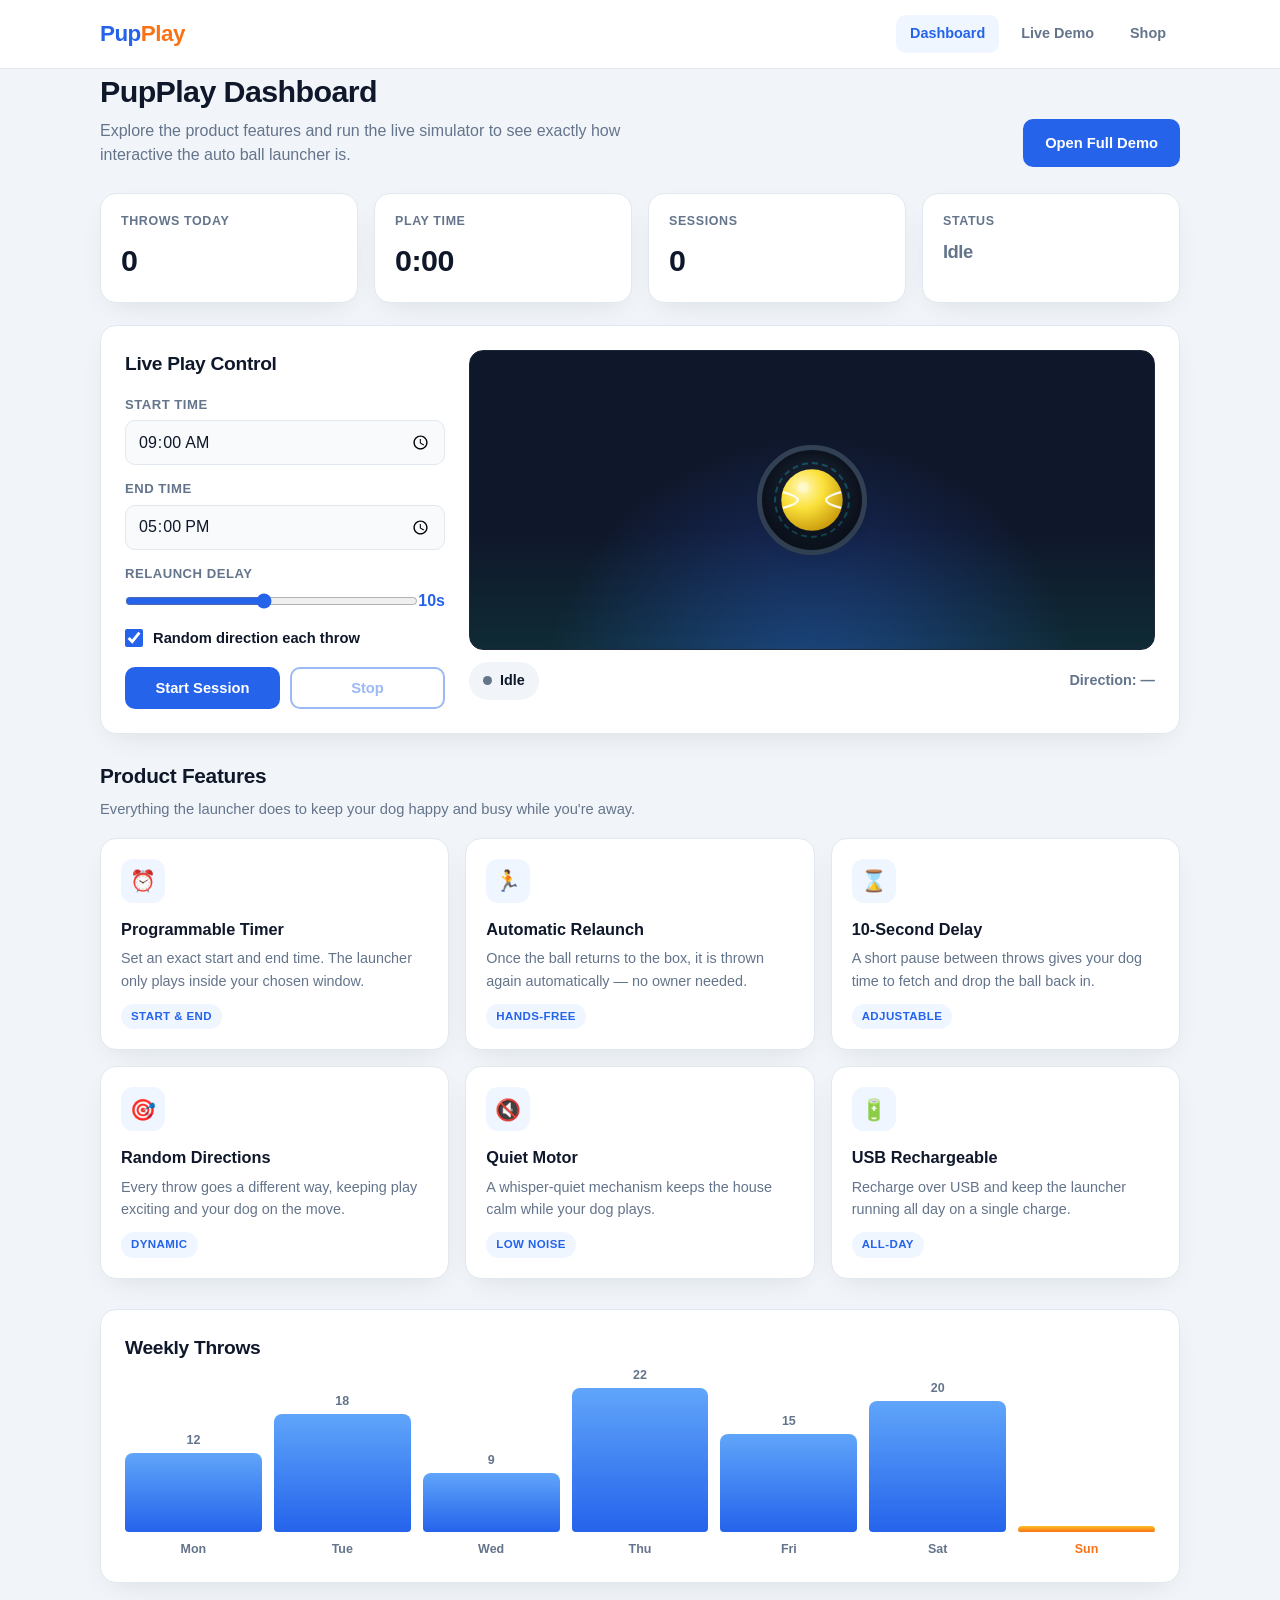
==== dashboard.html @ df53d61b "Add interactive dashboard page with product features and live simulator" ====
<!DOCTYPE html>
<html lang="en">
<head>
  <meta charset="UTF-8">
  <meta name="viewport" content="width=device-width, initial-scale=1.0">
  <title>PupPlay | Dashboard</title>
  <style>
    * { margin: 0; padding: 0; box-sizing: border-box; }
    :root {
      --primary: #2563eb;
      --primary-dark: #1d4ed8;
      --accent: #f97316;
      --green: #10b981;
      --bg: #f1f5f9;
      --card: #ffffff;
      --text: #0f172a;
      --muted: #64748b;
      --line: #e2e8f0;
      --radius: 16px;
      --shadow: 0 10px 30px -12px rgba(15,23,42,0.12);
    }
    body {
      font-family: -apple-system, BlinkMacSystemFont, "Segoe UI", Roboto, Arial, sans-serif;
      color: var(--text);
      background: var(--bg);
      line-height: 1.5;
      -webkit-font-smoothing: antialiased;
    }
    a { color: inherit; text-decoration: none; }
    .wrap { max-width: 1120px; margin: 0 auto; padding: 0 20px; }

    /* Header */
    .dash-header {
      background: var(--card);
      border-bottom: 1px solid var(--line);
      position: sticky; top: 0; z-index: 50;
    }
    .dash-header .wrap { display: flex; align-items: center; justify-content: space-between; height: 68px; }
    .logo { font-size: 1.4rem; font-weight: 800; color: var(--primary); letter-spacing: -0.5px; }
    .logo span { color: var(--accent); }
    .dash-nav { display: flex; gap: 8px; align-items: center; }
    .dash-nav a {
      font-size: 0.9rem; font-weight: 600; color: var(--muted);
      padding: 8px 14px; border-radius: 10px; transition: background 0.15s, color 0.15s;
    }
    .dash-nav a:hover { background: var(--bg); color: var(--primary); }
    .dash-nav a.active { background: #eff6ff; color: var(--primary); }

    main { padding: 32px 0 60px; }
    .page-head { display: flex; align-items: flex-end; justify-content: space-between; gap: 16px; flex-wrap: wrap; margin-bottom: 26px; }
    .page-head h1 { font-size: 1.9rem; letter-spacing: -0.6px; }
    .page-head p { color: var(--muted); margin-top: 4px; max-width: 560px; }
    .btn-primary, .btn-outline {
      display: inline-flex; align-items: center; justify-content: center;
      padding: 11px 20px; border-radius: 10px; font-weight: 700; font-size: 0.92rem;
      cursor: pointer; border: 2px solid transparent; transition: background 0.15s, transform 0.1s, opacity 0.15s;
    }
    .btn-primary { background: var(--primary); color: #fff; border-color: var(--primary); }
    .btn-primary:hover { background: var(--primary-dark); border-color: var(--primary-dark); }
    .btn-outline { background: transparent; color: var(--primary); border-color: var(--primary); }
    .btn-outline:hover { background: var(--primary); color: #fff; }
    .btn-primary:active, .btn-outline:active { transform: scale(0.97); }
    .btn-primary:disabled, .btn-outline:disabled { opacity: 0.45; cursor: not-allowed; }

    /* Stats */
    .stats { display: grid; grid-template-columns: repeat(4, 1fr); gap: 16px; margin-bottom: 22px; }
    .stat {
      background: var(--card); border: 1px solid var(--line); border-radius: var(--radius);
      padding: 18px 20px; box-shadow: var(--shadow);
    }
    .stat-label { display: block; font-size: 0.78rem; font-weight: 700; text-transform: uppercase; letter-spacing: 0.6px; color: var(--muted); margin-bottom: 8px; }
    .stat-value { font-size: 1.9rem; font-weight: 800; letter-spacing: -0.5px; color: var(--text); display: flex; align-items: baseline; gap: 4px; }
    .stat-value small { font-size: 0.85rem; font-weight: 600; color: var(--muted); }
    .stat-value.status { font-size: 1.15rem; }
    .stat-value.status.playing { color: var(--green); }
    .stat-value.status.idle { color: var(--muted); }

    /* Panels */
    .panel {
      background: var(--card); border: 1px solid var(--line); border-radius: var(--radius);
      box-shadow: var(--shadow); padding: 24px;
    }
    .live-panel { display: grid; grid-template-columns: 320px 1fr; gap: 24px; margin-bottom: 26px; }
    .panel h2 { font-size: 1.2rem; margin-bottom: 16px; letter-spacing: -0.3px; }

    .controls { display: flex; flex-direction: column; gap: 14px; }
    .field { display: flex; flex-direction: column; gap: 6px; }
    .field label { font-size: 0.82rem; font-weight: 700; color: var(--muted); text-transform: uppercase; letter-spacing: 0.5px; }
    .field input[type="time"] {
      padding: 10px 12px; border: 1px solid var(--line); border-radius: 10px; font-size: 1rem; font-family: inherit;
      color: var(--text); background: #f8fafc;
    }
    .range-row { display: flex; align-items: center; justify-content: space-between; }
    .range-row b { color: var(--primary); font-size: 1rem; }
    input[type="range"] { width: 100%; accent-color: var(--primary); cursor: pointer; }
    .check-row { display: flex; align-items: center; gap: 10px; font-size: 0.92rem; font-weight: 600; color: var(--text); cursor: pointer; }
    .check-row input { width: 18px; height: 18px; accent-color: var(--primary); cursor: pointer; }
    .btn-row { display: flex; gap: 10px; margin-top: 4px; }
    .btn-row button { flex: 1; }

    /* Arena */
    .arena-wrap { display: flex; flex-direction: column; gap: 12px; }
    .arena {
      position: relative; width: 100%; height: 300px; border-radius: 14px;
      background:
        radial-gradient(circle at 50% 120%, #1e3a8a 0%, #0f172a 55%),
        radial-gradient(circle at 50% 0%, #1e293b 0%, #0f172a 60%);
      overflow: hidden; border: 1px solid #1e293b;
    }
    .arena::after {
      content: ""; position: absolute; left: 0; right: 0; bottom: 0; height: 40%;
      background: linear-gradient(180deg, transparent, rgba(16,185,129,0.12)); pointer-events: none;
    }
    .arena-box {
      position: absolute; left: 50%; top: 50%; width: 110px; height: 110px;
      margin: -55px 0 0 -55px; border: 5px solid #334155; border-radius: 50%;
      background: radial-gradient(circle at 50% 40%, #1e293b, #0b1220);
      box-shadow: inset 0 0 24px rgba(0,0,0,0.6);
    }
    .arena-box::before { content: ""; position: absolute; inset: 12px; border-radius: 50%; border: 2px dashed rgba(34,211,238,0.3); }
    .arena-ball {
      position: absolute; left: 50%; top: 50%; width: 64px; height: 64px;
      margin: -32px 0 0 -32px; z-index: 3;
      transition: transform 0.55s cubic-bezier(0.34, 1.3, 0.64, 1);
      filter: drop-shadow(0 8px 14px rgba(0,0,0,0.45));
      will-change: transform;
    }
    .arena-ball svg { width: 100%; height: 100%; display: block; }
    .arena-status {
      display: flex; justify-content: space-between; align-items: center; gap: 12px;
      font-size: 0.9rem; font-weight: 600;
    }
    .arena-status .state {
      display: inline-flex; align-items: center; gap: 8px; color: var(--text);
      background: #f1f5f9; padding: 8px 14px; border-radius: 999px;
    }
    .arena-status .dot { width: 9px; height: 9px; border-radius: 50%; background: var(--muted); }
    .arena-status .state.playing .dot { background: var(--green); box-shadow: 0 0 0 0 rgba(16,185,129,0.5); animation: pulse 1.4s infinite; }
    @keyframes pulse { 0% { box-shadow: 0 0 0 0 rgba(16,185,129,0.5); } 70% { box-shadow: 0 0 0 10px rgba(16,185,129,0); } 100% { box-shadow: 0 0 0 0 rgba(16,185,129,0); } }
    .arena-status .dir { color: var(--muted); font-weight: 600; }

    /* Section titles */
    .section-title { font-size: 1.3rem; letter-spacing: -0.3px; margin: 8px 0 16px; }
    .section-sub { color: var(--muted); font-size: 0.92rem; margin: -10px 0 18px; }

    /* Feature grid */
    .features { display: grid; grid-template-columns: repeat(3, 1fr); gap: 16px; margin-bottom: 30px; }
    .feature {
      background: var(--card); border: 1px solid var(--line); border-radius: var(--radius);
      padding: 20px; box-shadow: var(--shadow); transition: transform 0.15s, box-shadow 0.15s;
    }
    .feature:hover { transform: translateY(-3px); box-shadow: 0 16px 34px -14px rgba(15,23,42,0.2); }
    .feature .ico {
      width: 44px; height: 44px; border-radius: 12px; display: flex; align-items: center; justify-content: center;
      font-size: 1.3rem; margin-bottom: 14px; background: #eff6ff;
    }
    .feature h3 { font-size: 1.02rem; margin-bottom: 6px; }
    .feature p { font-size: 0.9rem; color: var(--muted); line-height: 1.55; }
    .feature .tag { display: inline-block; margin-top: 12px; font-size: 0.72rem; font-weight: 700; color: var(--primary); background: #eff6ff; padding: 4px 10px; border-radius: 999px; text-transform: uppercase; letter-spacing: 0.4px; }

    /* Chart */
    .chart-panel { margin-bottom: 20px; }
    .chart { display: flex; align-items: flex-end; gap: 12px; height: 180px; padding-top: 10px; }
    .chart-col { flex: 1; display: flex; flex-direction: column; align-items: center; gap: 8px; height: 100%; justify-content: flex-end; }
    .chart-bar-wrap { width: 100%; flex: 1; display: flex; align-items: flex-end; }
    .chart-bar {
      width: 100%; border-radius: 8px 8px 4px 4px;
      background: linear-gradient(180deg, #60a5fa, #2563eb);
      min-height: 4px; transition: height 0.6s cubic-bezier(0.22, 1, 0.36, 1);
      position: relative;
    }
    .chart-col.today .chart-bar { background: linear-gradient(180deg, #fbbf24, #f97316); }
    .chart-bar .val { position: absolute; top: -22px; left: 0; right: 0; text-align: center; font-size: 0.78rem; font-weight: 700; color: var(--muted); }
    .chart-col .lbl { font-size: 0.78rem; font-weight: 700; color: var(--muted); }
    .chart-col.today .lbl { color: var(--accent); }

    .foot-note { text-align: center; color: var(--muted); font-size: 0.85rem; margin-top: 18px; }

    @media (max-width: 860px) {
      .stats { grid-template-columns: repeat(2, 1fr); }
      .live-panel { grid-template-columns: 1fr; }
      .features { grid-template-columns: 1fr 1fr; }
    }
    @media (max-width: 560px) {
      .dash-nav a { padding: 7px 10px; font-size: 0.82rem; }
      .page-head h1 { font-size: 1.5rem; }
      .stats { grid-template-columns: 1fr 1fr; gap: 12px; }
      .stat-value { font-size: 1.5rem; }
      .features { grid-template-columns: 1fr; }
      .arena { height: 260px; }
      .chart { gap: 6px; }
      .chart-col .lbl { font-size: 0.68rem; }
    }
  </style>
</head>
<body>
  <header class="dash-header">
    <div class="wrap">
      <a class="logo" href="/">Pup<span>Play</span></a>
      <nav class="dash-nav">
        <a href="/dashboard.html" class="active">Dashboard</a>
        <a href="/demo.html">Live Demo</a>
        <a href="/">Shop</a>
      </nav>
    </div>
  </header>

  <main class="wrap">
    <div class="page-head">
      <div>
        <h1>PupPlay Dashboard</h1>
        <p>Explore the product features and run the live simulator to see exactly how interactive the auto ball launcher is.</p>
      </div>
      <a href="/demo.html" class="btn-primary">Open Full Demo</a>
    </div>

    <!-- Stats -->
    <section class="stats">
      <div class="stat">
        <span class="stat-label">Throws Today</span>
        <span class="stat-value" id="stat-throws">0</span>
      </div>
      <div class="stat">
        <span class="stat-label">Play Time</span>
        <span class="stat-value"><span id="stat-time">0:00</span></span>
      </div>
      <div class="stat">
        <span class="stat-label">Sessions</span>
        <span class="stat-value" id="stat-sessions">0</span>
      </div>
      <div class="stat">
        <span class="stat-label">Status</span>
        <span class="stat-value status idle" id="stat-status">Idle</span>
      </div>
    </section>

    <!-- Live control + arena -->
    <section class="panel live-panel">
      <div>
        <h2>Live Play Control</h2>
        <div class="controls">
          <div class="field">
            <label for="start">Start time</label>
            <input type="time" id="start" value="09:00">
          </div>
          <div class="field">
            <label for="end">End time</label>
            <input type="time" id="end" value="17:00">
          </div>
          <div class="field">
            <label for="delay">Relaunch delay</label>
            <div class="range-row"><input type="range" id="delay" min="1" max="20" value="10"><b id="delay-val">10s</b></div>
          </div>
          <label class="check-row"><input type="checkbox" id="random-dir" checked> Random direction each throw</label>
          <div class="btn-row">
            <button class="btn-primary" id="start-btn">Start Session</button>
            <button class="btn-outline" id="stop-btn" disabled>Stop</button>
          </div>
        </div>
      </div>
      <div class="arena-wrap">
        <div class="arena" id="arena">
          <div class="arena-box"></div>
          <div class="arena-ball" id="arena-ball">
            <svg viewBox="0 0 100 100" xmlns="http://www.w3.org/2000/svg">
              <defs>
                <radialGradient id="bg1" cx="35%" cy="30%" r="75%">
                  <stop offset="0%" stop-color="#fff9c4"/>
                  <stop offset="45%" stop-color="#fbe13b"/>
                  <stop offset="100%" stop-color="#c99a0b"/>
                </radialGradient>
              </defs>
              <circle cx="50" cy="50" r="48" fill="url(#bg1)"/>
              <path d="M6,38 Q50,50 6,62" fill="none" stroke="#fff" stroke-width="3.5" stroke-linecap="round" opacity="0.9"/>
              <path d="M94,38 Q50,50 94,62" fill="none" stroke="#fff" stroke-width="3.5" stroke-linecap="round" opacity="0.9"/>
              <circle cx="36" cy="30" r="9" fill="#fff" opacity="0.28"/>
            </svg>
          </div>
        </div>
        <div class="arena-status">
          <span class="state" id="state-pill"><span class="dot"></span><span id="arena-state">Idle</span></span>
          <span class="dir" id="arena-dir">Direction: &mdash;</span>
        </div>
      </div>
    </section>

    <!-- Features -->
    <h2 class="section-title">Product Features</h2>
    <p class="section-sub">Everything the launcher does to keep your dog happy and busy while you're away.</p>
    <section class="features">
      <div class="feature">
        <div class="ico">&#9200;</div>
        <h3>Programmable Timer</h3>
        <p>Set an exact start and end time. The launcher only plays inside your chosen window.</p>
        <span class="tag">Start &amp; End</span>
      </div>
      <div class="feature">
        <div class="ico">&#127939;</div>
        <h3>Automatic Relaunch</h3>
        <p>Once the ball returns to the box, it is thrown again automatically &mdash; no owner needed.</p>
        <span class="tag">Hands-free</span>
      </div>
      <div class="feature">
        <div class="ico">&#8987;</div>
        <h3>10-Second Delay</h3>
        <p>A short pause between throws gives your dog time to fetch and drop the ball back in.</p>
        <span class="tag">Adjustable</span>
      </div>
      <div class="feature">
        <div class="ico">&#127919;</div>
        <h3>Random Directions</h3>
        <p>Every throw goes a different way, keeping play exciting and your dog on the move.</p>
        <span class="tag">Dynamic</span>
      </div>
      <div class="feature">
        <div class="ico">&#128263;</div>
        <h3>Quiet Motor</h3>
        <p>A whisper-quiet mechanism keeps the house calm while your dog plays.</p>
        <span class="tag">Low noise</span>
      </div>
      <div class="feature">
        <div class="ico">&#128267;</div>
        <h3>USB Rechargeable</h3>
        <p>Recharge over USB and keep the launcher running all day on a single charge.</p>
        <span class="tag">All-day</span>
      </div>
    </section>

    <!-- Chart -->
    <section class="panel chart-panel">
      <h2>Weekly Throws</h2>
      <div class="chart" id="chart"></div>
    </section>

    <p class="foot-note">Run a session above and watch today's bar grow in real time.</p>
  </main>

  <script>
    (function () {
      const statThrows = document.getElementById('stat-throws');
      const statTime = document.getElementById('stat-time');
      const statSessions = document.getElementById('stat-sessions');
      const statStatus = document.getElementById('stat-status');
      const startInput = document.getElementById('start');
      const endInput = document.getElementById('end');
      const delayInput = document.getElementById('delay');
      const delayVal = document.getElementById('delay-val');
      const randomDir = document.getElementById('random-dir');
      const startBtn = document.getElementById('start-btn');
      const stopBtn = document.getElementById('stop-btn');
      const arena = document.getElementById('arena');
      const arenaBall = document.getElementById('arena-ball');
      const arenaState = document.getElementById('arena-state');
      const arenaDir = document.getElementById('arena-dir');
      const statePill = document.getElementById('state-pill');
      const chartEl = document.getElementById('chart');

      let throws = 0;
      let sessions = 0;
      let active = false;
      let phase = 'idle';
      let elapsed = 0;
      let startTs = 0;
      let ticker = null;
      let nextAt = 0;
      let transTimer = null;
      let launchTimer = null;
      let dirToggle = 1;

      const DAYS = ['Mon','Tue','Wed','Thu','Fri','Sat','Sun'];
      const baseData = [12, 18, 9, 22, 15, 20, 0];
      let weekData = baseData.slice();

      function fmt(sec) {
        const m = Math.floor(sec / 60);
        const s = Math.floor(sec % 60);
        return m + ':' + String(s).padStart(2, '0');
      }

      function setStatus(text, playing) {
        arenaState.textContent = text;
        statStatus.textContent = playing ? 'Playing' : 'Idle';
        statStatus.classList.toggle('playing', !!playing);
        statStatus.classList.toggle('idle', !playing);
        statePill.classList.toggle('playing', !!playing);
      }

      function renderChart() {
        const max = Math.max.apply(null, weekData.concat([1]));
        chartEl.innerHTML = '';
        weekData.forEach(function (v, i) {
          const col = document.createElement('div');
          col.className = 'chart-col' + (i === 6 ? ' today' : '');
          const wrap = document.createElement('div');
          wrap.className = 'chart-bar-wrap';
          const bar = document.createElement('div');
          bar.className = 'chart-bar';
          bar.style.height = Math.max(4, (v / max) * 100) + '%';
          if (v > 0) {
            const val = document.createElement('span');
            val.className = 'val';
            val.textContent = v;
            bar.appendChild(val);
          }
          wrap.appendChild(bar);
          const lbl = document.createElement('span');
          lbl.className = 'lbl';
          lbl.textContent = DAYS[i];
          col.appendChild(wrap);
          col.appendChild(lbl);
          chartEl.appendChild(col);
        });
      }

      function updateTodayBar() {
        weekData[6] = throws;
        renderChart();
      }

      function launch() {
        if (!active) return;
        phase = 'launching';
        throws++;
        statThrows.textContent = throws;
        updateTodayBar();

        const w = arena.clientWidth;
        const h = arena.clientHeight;
        const dist = Math.min(w, h) * 0.34;
        let angle;
        if (randomDir.checked) {
          angle = Math.random() * Math.PI * 2;
        } else {
          dirToggle *= -1;
          angle = dirToggle > 0 ? (-0.35 + Math.random() * 0.2) : (Math.PI + 0.15 + Math.random() * 0.2);
        }
        const dx = Math.cos(angle) * dist;
        const dy = Math.sin(angle) * dist * 0.62;
        const deg = ((angle * 180 / Math.PI) % 360 + 360) % 360;

        arenaBall.style.transform = 'translate(' + dx + 'px,' + dy + 'px)';
        setStatus('Launching\u2026', true);
        arenaDir.textContent = 'Direction: ' + Math.round(deg) + '\u00b0';

        transTimer = setTimeout(function () {
          if (!active) return;
          phase = 'returning';
          arenaBall.style.transform = 'translate(0,0)';
          setStatus('Returning\u2026', true);

          transTimer = setTimeout(function () {
            if (!active) return;
            phase = 'wait';
            const delay = parseInt(delayInput.value, 10);
            nextAt = Date.now() + delay * 1000;
            arenaState.textContent = 'Next in ' + delay + 's';
            launchTimer = setTimeout(launch, delay * 1000);
          }, 650);
        }, 650);
      }

      function startSession() {
        if (active) return;
        active = true;
        phase = 'launching';
        sessions++;
        statSessions.textContent = sessions;
        elapsed = 0;
        startTs = Date.now();
        statTime.textContent = '0:00';
        startBtn.disabled = true;
        stopBtn.disabled = false;
        setStatus('Starting\u2026', true);
        launch();
        ticker = setInterval(function () {
          elapsed = (Date.now() - startTs) / 1000;
          statTime.textContent = fmt(elapsed);
          if (phase === 'wait' && active) {
            const rem = Math.max(0, Math.ceil((nextAt - Date.now()) / 1000));
            arenaState.textContent = 'Next in ' + rem + 's';
          }
        }, 250);
      }

      function stopSession() {
        active = false;
        phase = 'idle';
        clearInterval(ticker);
        clearTimeout(transTimer);
        clearTimeout(launchTimer);
        arenaBall.style.transform = 'translate(0,0)';
        arenaDir.textContent = 'Direction: \u2014';
        setStatus('Idle', false);
        startBtn.disabled = false;
        stopBtn.disabled = true;
      }

      delayInput.addEventListener('input', function () {
        delayVal.textContent = delayInput.value + 's';
      });
      startBtn.addEventListener('click', startSession);
      stopBtn.addEventListener('click', stopSession);

      renderChart();
      setStatus('Idle', false);
    })();
  </script>
</body>
</html>
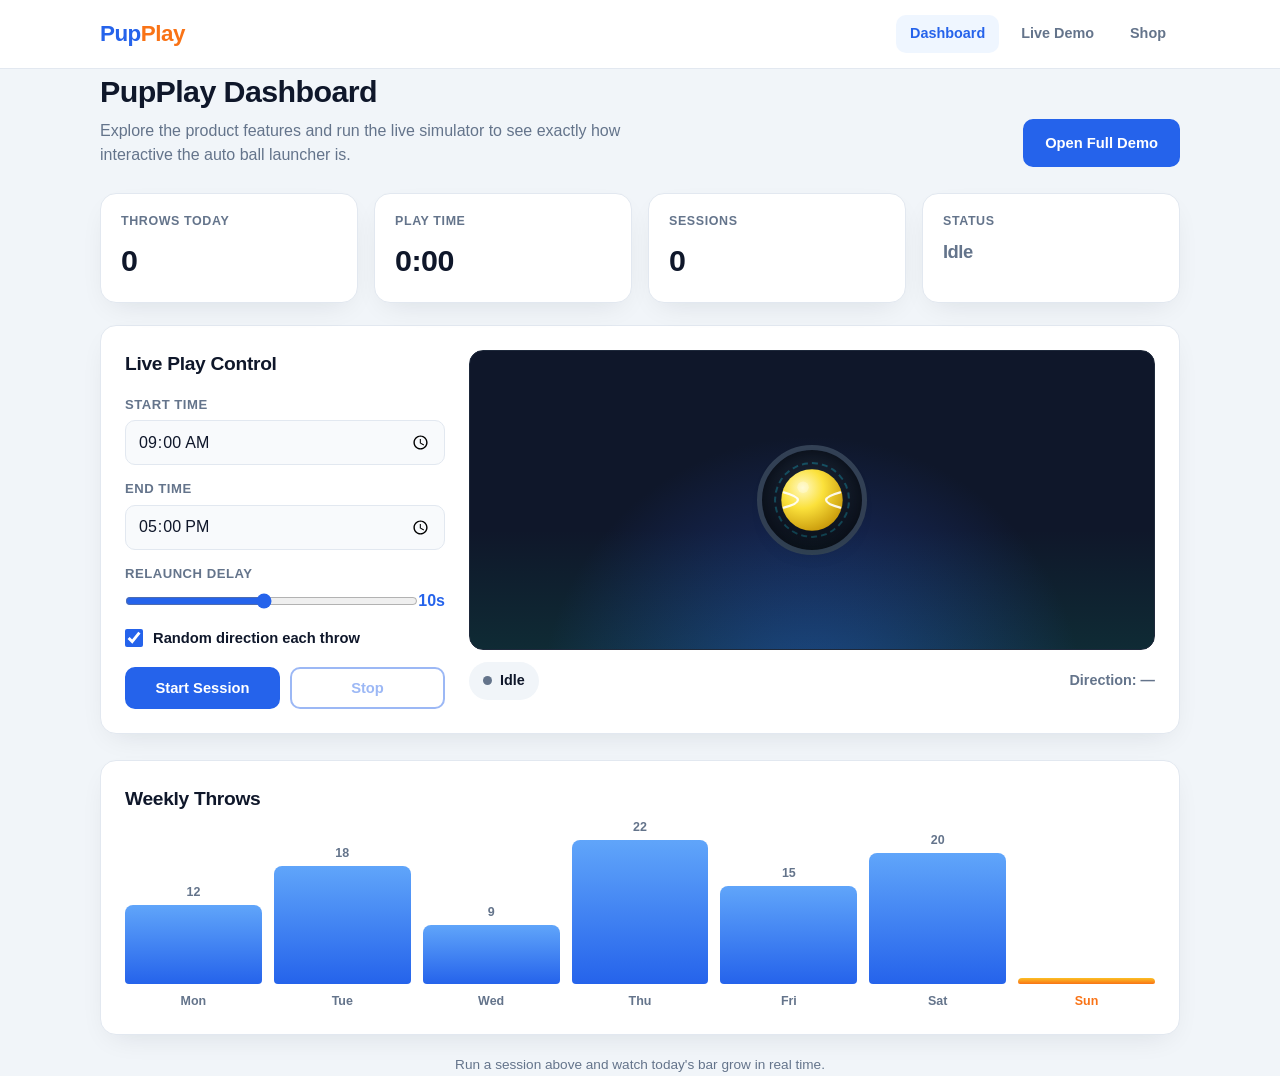
==== commit c6bc4eb7: "Move product features from dashboard to main page" ====
--- a/dashboard.html
+++ b/dashboard.html
@@ -281,48 +281,6 @@
           <span class="state" id="state-pill"><span class="dot"></span><span id="arena-state">Idle</span></span>
           <span class="dir" id="arena-dir">Direction: &mdash;</span>
         </div>
-      </div>
-    </section>
-
-    <!-- Features -->
-    <h2 class="section-title">Product Features</h2>
-    <p class="section-sub">Everything the launcher does to keep your dog happy and busy while you're away.</p>
-    <section class="features">
-      <div class="feature">
-        <div class="ico">&#9200;</div>
-        <h3>Programmable Timer</h3>
-        <p>Set an exact start and end time. The launcher only plays inside your chosen window.</p>
-        <span class="tag">Start &amp; End</span>
-      </div>
-      <div class="feature">
-        <div class="ico">&#127939;</div>
-        <h3>Automatic Relaunch</h3>
-        <p>Once the ball returns to the box, it is thrown again automatically &mdash; no owner needed.</p>
-        <span class="tag">Hands-free</span>
-      </div>
-      <div class="feature">
-        <div class="ico">&#8987;</div>
-        <h3>10-Second Delay</h3>
-        <p>A short pause between throws gives your dog time to fetch and drop the ball back in.</p>
-        <span class="tag">Adjustable</span>
-      </div>
-      <div class="feature">
-        <div class="ico">&#127919;</div>
-        <h3>Random Directions</h3>
-        <p>Every throw goes a different way, keeping play exciting and your dog on the move.</p>
-        <span class="tag">Dynamic</span>
-      </div>
-      <div class="feature">
-        <div class="ico">&#128263;</div>
-        <h3>Quiet Motor</h3>
-        <p>A whisper-quiet mechanism keeps the house calm while your dog plays.</p>
-        <span class="tag">Low noise</span>
-      </div>
-      <div class="feature">
-        <div class="ico">&#128267;</div>
-        <h3>USB Rechargeable</h3>
-        <p>Recharge over USB and keep the launcher running all day on a single charge.</p>
-        <span class="tag">All-day</span>
       </div>
     </section>
 
